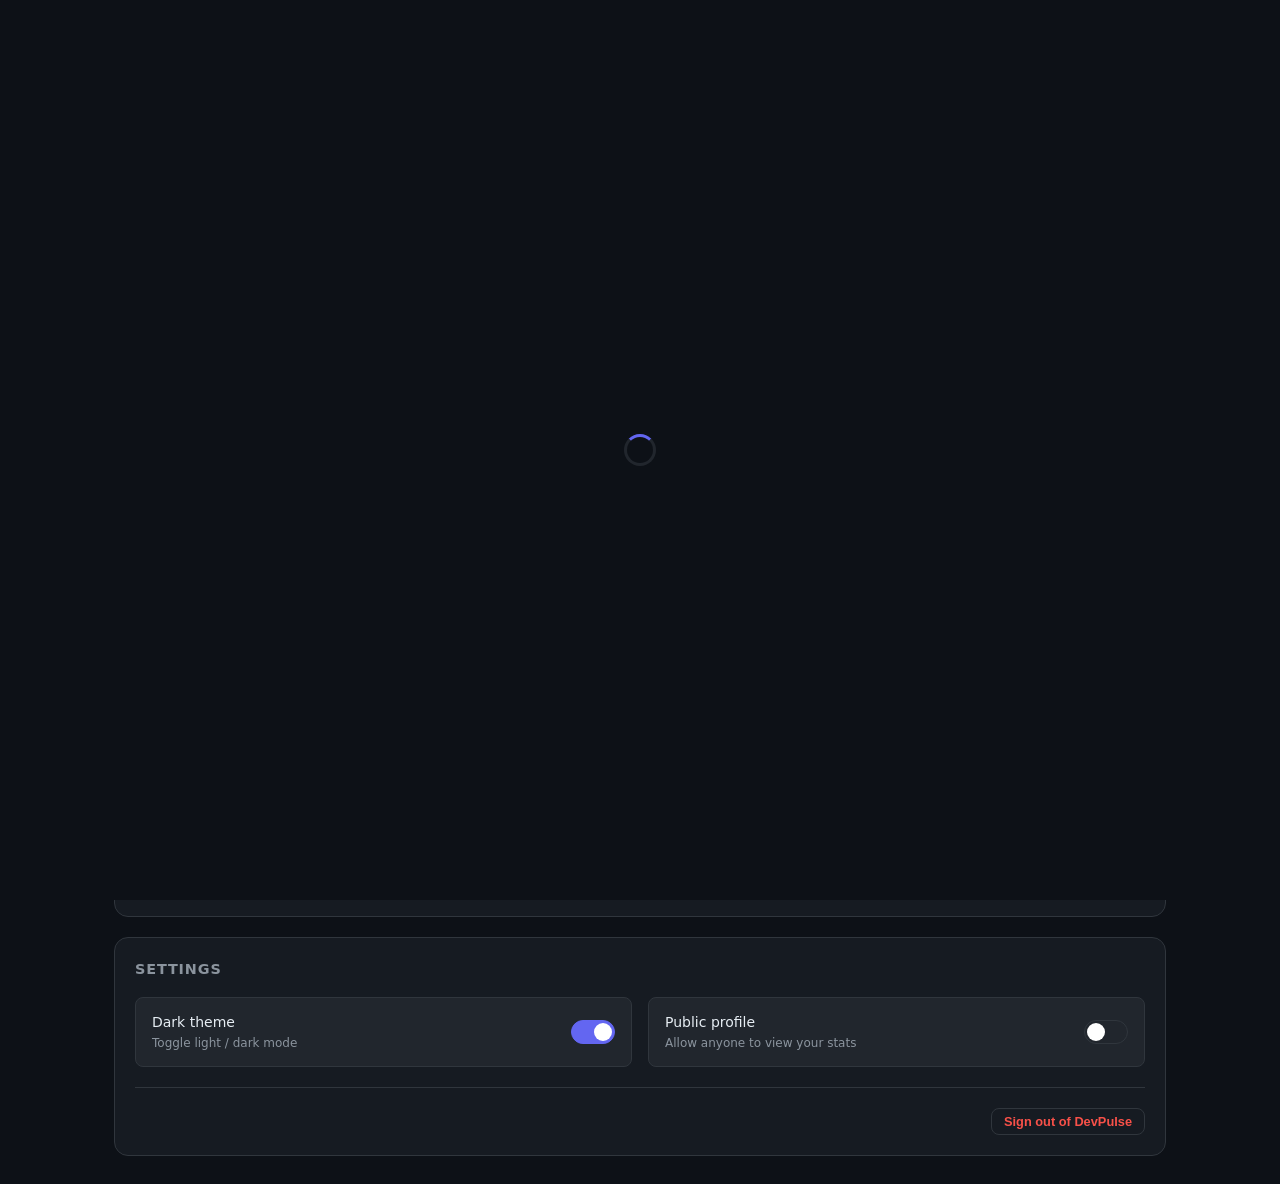
==== web/html/dashboard.html @ f0582cc5 "created dashboard.html,profile.html,index.html" ====
<!DOCTYPE html>
<html lang="en">
<head>
  <meta charset="UTF-8">
  <meta name="viewport" content="width=device-width, initial-scale=1.0">
  <title>Dashboard – DevPulse</title>
  <link rel="stylesheet" href="/web/css/main.css">
</head>
<body>
  <div id="toast-container"></div>

  <!-- Page loader -->
  <div id="page-loader">
    <div class="spinner"></div>
  </div>

  <div class="dash-layout">

    <!-- ── Header ── -->
    <header class="dash-header">
      <div class="dash-logo">
        <svg width="22" height="22" viewBox="0 0 24 24" fill="none">
          <rect width="24" height="24" rx="6" fill="#6366f1"/>
          <path d="M6 18V10M10 18V6M14 18V12M18 18V8" stroke="white" stroke-width="2.5" stroke-linecap="round"/>
        </svg>
        DevPulse
      </div>

      <div id="ws-status" style="font-size:.78rem;display:flex;align-items:center;gap:.35rem;color:var(--text-3)">
        <span class="live-dot"></span> Live
      </div>

      <div class="dash-user">
        <img id="dash-avatar" class="avatar" width="28" height="28" src="" alt="avatar" style="width:28px;height:28px">
        <a id="dash-uname-link" class="username" href="#" style="color:var(--text-2);font-size:.8rem;text-decoration:none"></a>
        <button id="logout-btn" class="btn btn-ghost btn-sm" style="color:var(--text-3)">Sign out</button>
      </div>
    </header>

    <!-- ── Main ── -->
    <main class="dash-main">

      <!-- Greeting -->
      <div class="dash-greeting">
        <h1 id="greeting-name">Loading…</h1>
        <p class="sub" id="greeting-sub"></p>
      </div>

      <!-- ── Stat cards ── -->
      <div class="stats-grid">
        <div class="stat-card accent-indigo">
          <div class="stat-label">Total commits</div>
          <div class="stat-value count-anim" id="commits-val">—</div>
          <div class="stat-sub" id="commits-sub"></div>
        </div>
        <div class="stat-card accent-green">
          <div class="stat-label">Current streak</div>
          <div class="stat-value count-anim" id="streak-val">—</div>
          <div class="stat-sub" id="streak-sub"></div>
        </div>
        <div class="stat-card accent-blue">
          <div class="stat-label">Repositories</div>
          <div class="stat-value count-anim" id="repos-val">—</div>
          <div class="stat-sub" id="repos-sub"></div>
        </div>
        <div class="stat-card accent-yellow">
          <div class="stat-label">Hours coded</div>
          <div class="stat-value count-anim" id="hours-val">—</div>
          <div class="stat-sub" id="hours-sub"></div>
        </div>
      </div>

      <!-- ── Activity + Languages ── -->
      <div class="main-cols">
        <!-- Activity -->
        <div class="card">
          <div class="card-header">
            <span class="card-title">Recent activity</span>
            <span class="pill pill-green"><span class="live-dot" style="width:6px;height:6px"></span> Live</span>
          </div>
          <div class="activity-list" id="activity-feed">
            <div style="display:flex;flex-direction:column;gap:1rem;padding:1rem 0">
              <div class="skeleton" style="height:14px;width:70%"></div>
              <div class="skeleton" style="height:14px;width:90%"></div>
              <div class="skeleton" style="height:14px;width:60%"></div>
            </div>
          </div>
        </div>

        <!-- Languages -->
        <div class="card">
          <div class="card-header">
            <span class="card-title">Languages</span>
          </div>
          <div id="lang-bars">
            <div style="display:flex;flex-direction:column;gap:1rem">
              <div class="skeleton" style="height:14px"></div>
              <div class="skeleton" style="height:14px;width:80%"></div>
              <div class="skeleton" style="height:14px;width:60%"></div>
            </div>
          </div>
        </div>
      </div>

      <!-- ── Share / Embed ── -->
      <div class="card section-share" style="margin-bottom:1.25rem">
        <div class="card-header">
          <span class="card-title">Share &amp; embed</span>
        </div>
        <div class="share-grid">
          <div class="share-row">
            <label>Profile URL</label>
            <div class="copy-row">
              <input class="copy-input" id="share-profile" readonly>
              <button class="btn btn-outline btn-sm" data-copy="share-profile">Copy</button>
            </div>
          </div>
          <div class="share-row">
            <label>README badge (Markdown)</label>
            <div class="copy-row">
              <input class="copy-input" id="share-readme" readonly>
              <button class="btn btn-outline btn-sm" data-copy="share-readme">Copy</button>
            </div>
          </div>
          <div class="share-row">
            <label>Badge image URL</label>
            <div class="copy-row">
              <input class="copy-input" id="share-badge" readonly>
              <button class="btn btn-outline btn-sm" data-copy="share-badge">Copy</button>
            </div>
          </div>
          <div class="share-row">
            <label>Embed iframe URL</label>
            <div class="copy-row">
              <input class="copy-input" id="share-embed" readonly>
              <button class="btn btn-outline btn-sm" data-copy="share-embed">Copy</button>
            </div>
          </div>
          <div class="share-row">
            <label>GitHub webhook URL <span class="pill" style="margin-left:.3rem;font-size:.7rem">HMAC verified</span></label>
            <div class="copy-row">
              <input class="copy-input" id="share-webhook" readonly>
              <button class="btn btn-outline btn-sm" data-copy="share-webhook">Copy</button>
            </div>
          </div>
        </div>
      </div>

      <!-- ── Settings ── -->
      <div class="card">
        <div class="card-header">
          <span class="card-title">Settings</span>
        </div>
        <div class="settings-grid">
          <div class="setting-item">
            <div>
              <div class="setting-name">Dark theme</div>
              <div class="setting-desc">Toggle light / dark mode</div>
            </div>
            <div class="toggle on" id="theme-toggle" role="switch" aria-label="Toggle theme" tabindex="0"></div>
          </div>
          <div class="setting-item">
            <div>
              <div class="setting-name">Public profile</div>
              <div class="setting-desc">Allow anyone to view your stats</div>
            </div>
            <div class="toggle" id="public-toggle" role="switch" aria-label="Toggle public" tabindex="0"></div>
          </div>
        </div>

        <div style="margin-top:1.25rem;padding-top:1.25rem;border-top:1px solid var(--border);display:flex;justify-content:flex-end">
          <button id="logout-btn-2" class="btn btn-danger btn-sm">Sign out of DevPulse</button>
        </div>
      </div>

    </main>
  </div>

  <script src="/web/js/api.js"></script>
  <script src="/web/js/dashboard.js"></script>
  <script>
    // Wire second logout button
    document.getElementById('logout-btn-2')?.addEventListener('click', async () => {
      try { await apiFetch('/auth/logout', { method: 'POST' }); } catch {}
      location.href = '/';
    });
    // Keyboard toggle support
    document.querySelectorAll('.toggle').forEach(t => {
      t.addEventListener('keydown', e => { if (e.key === 'Enter' || e.key === ' ') { e.preventDefault(); t.click(); }});
    });
  </script>
</body>
</html>
---- web/css/main.css ----
/* ============================================================
   DevPulse – main.css
   ============================================================ */

*, *::before, *::after { box-sizing: border-box; margin: 0; padding: 0; }

:root {
  --bg:       #0d1117;
  --bg-1:     #161b22;
  --bg-2:     #21262d;
  --border:   #30363d;
  --accent:   #6366f1;
  --accent-2: #3b82f6;
  --accent-glow: rgba(99,102,241,.25);
  --green:    #3fb950;
  --red:      #f85149;
  --yellow:   #e3b341;
  --text:     #e6edf3;
  --text-2:   #8b949e;
  --text-3:   #484f58;
  --r:        8px;
  --r-lg:     14px;
  --shadow:   0 4px 24px rgba(0,0,0,.5);
}

body {
  background: var(--bg);
  color: var(--text);
  font-family: -apple-system, BlinkMacSystemFont, 'Segoe UI', system-ui, sans-serif;
  line-height: 1.6;
  min-height: 100vh;
}

a { color: var(--accent); text-decoration: none; }
a:hover { text-decoration: underline; }

code, .mono {
  font-family: 'SFMono-Regular', Consolas, 'Liberation Mono', Menlo, monospace;
  font-size: .85em;
}

/* ── Scrollbar ── */
::-webkit-scrollbar { width: 6px; height: 6px; }
::-webkit-scrollbar-track { background: var(--bg-1); }
::-webkit-scrollbar-thumb { background: var(--bg-2); border-radius: 3px; }

/* ============================================================
   UTILITIES
   ============================================================ */
.hidden  { display: none !important; }
.sr-only { position: absolute; width: 1px; height: 1px; overflow: hidden; clip: rect(0,0,0,0); }
.truncate { white-space: nowrap; overflow: hidden; text-overflow: ellipsis; }
.flex    { display: flex; }
.flex-col { flex-direction: column; }
.items-center { align-items: center; }
.gap-2   { gap: .5rem; }
.gap-4   { gap: 1rem; }
.text-2  { color: var(--text-2); }
.text-sm { font-size: .85rem; }
.text-xs { font-size: .75rem; }
.fw-600  { font-weight: 600; }
.mt-2    { margin-top: .5rem; }
.mt-4    { margin-top: 1rem; }

/* ============================================================
   BUTTONS
   ============================================================ */
.btn {
  display: inline-flex; align-items: center; gap: .5rem;
  padding: .5rem 1rem; border-radius: var(--r);
  font-size: .875rem; font-weight: 600; cursor: pointer;
  border: 1px solid transparent; transition: all .15s ease;
  white-space: nowrap; text-decoration: none;
}
.btn-primary {
  background: var(--accent);
  color: #fff;
  border-color: var(--accent);
}
.btn-primary:hover { background: #5355d4; text-decoration: none; }
.btn-outline {
  background: transparent;
  color: var(--text);
  border-color: var(--border);
}
.btn-outline:hover { background: var(--bg-2); text-decoration: none; }
.btn-ghost {
  background: transparent;
  color: var(--text-2);
  border-color: transparent;
}
.btn-ghost:hover { color: var(--text); background: var(--bg-2); text-decoration: none; }
.btn-danger {
  background: transparent;
  color: var(--red);
  border-color: var(--border);
}
.btn-danger:hover { background: rgba(248,81,73,.1); text-decoration: none; }
.btn-sm { padding: .3rem .75rem; font-size: .8rem; }
.btn-lg { padding: .75rem 1.75rem; font-size: 1rem; }
.btn-icon { padding: .4rem; border-radius: var(--r); }

/* ============================================================
   CARDS
   ============================================================ */
.card {
  background: var(--bg-1);
  border: 1px solid var(--border);
  border-radius: var(--r-lg);
  padding: 1.25rem;
}

/* ============================================================
   BADGE / PILL
   ============================================================ */
.pill {
  display: inline-flex; align-items: center; gap: .35rem;
  padding: .2rem .6rem; border-radius: 99px;
  font-size: .75rem; font-weight: 600;
  background: var(--bg-2); color: var(--text-2); border: 1px solid var(--border);
}
.pill-green { background: rgba(63,185,80,.15); color: var(--green); border-color: rgba(63,185,80,.3); }
.pill-blue  { background: rgba(59,130,246,.15); color: var(--accent-2); border-color: rgba(59,130,246,.3); }
.pill-red   { background: rgba(248,81,73,.15);  color: var(--red);      border-color: rgba(248,81,73,.3); }

/* ============================================================
   LIVE INDICATOR
   ============================================================ */
.live-dot {
  width: 8px; height: 8px; border-radius: 50%;
  background: var(--green); display: inline-block;
  box-shadow: 0 0 0 0 rgba(63,185,80,.7);
  animation: pulse-dot 2s infinite;
}
@keyframes pulse-dot {
  0%   { box-shadow: 0 0 0 0 rgba(63,185,80,.7); }
  70%  { box-shadow: 0 0 0 6px rgba(63,185,80,0); }
  100% { box-shadow: 0 0 0 0 rgba(63,185,80,0); }
}

/* ============================================================
   TOAST
   ============================================================ */
#toast-container {
  position: fixed; bottom: 1.5rem; right: 1.5rem;
  display: flex; flex-direction: column; gap: .5rem;
  z-index: 9999; pointer-events: none;
}
.toast {
  background: var(--bg-2); border: 1px solid var(--border);
  border-radius: var(--r); padding: .75rem 1.25rem;
  font-size: .875rem; color: var(--text);
  box-shadow: var(--shadow);
  animation: slide-in .2s ease; pointer-events: auto;
  max-width: 320px;
}
.toast-success { border-left: 3px solid var(--green); }
.toast-error   { border-left: 3px solid var(--red); }
.toast-info    { border-left: 3px solid var(--accent); }
@keyframes slide-in {
  from { transform: translateX(120%); opacity: 0; }
  to   { transform: translateX(0);   opacity: 1; }
}
@keyframes slide-out {
  from { transform: translateX(0);   opacity: 1; }
  to   { transform: translateX(120%); opacity: 0; }
}

/* ============================================================
   COPY INPUT
   ============================================================ */
.copy-row {
  display: flex; align-items: center; gap: .5rem;
}
.copy-input {
  flex: 1; background: var(--bg-2); border: 1px solid var(--border);
  border-radius: var(--r); padding: .4rem .75rem;
  font-family: monospace; font-size: .8rem; color: var(--text-2);
  outline: none; cursor: text; min-width: 0;
}

/* ============================================================
   STAT CARD
   ============================================================ */
.stat-card {
  background: var(--bg-1);
  border: 1px solid var(--border);
  border-radius: var(--r-lg);
  padding: 1.25rem 1.5rem;
  display: flex; flex-direction: column; gap: .25rem;
}
.stat-card .stat-label {
  font-size: .78rem; font-weight: 600;
  text-transform: uppercase; letter-spacing: .06em;
  color: var(--text-3);
}
.stat-card .stat-value {
  font-size: 2rem; font-weight: 700;
  color: var(--text); line-height: 1.2;
  font-variant-numeric: tabular-nums;
}
.stat-card .stat-sub {
  font-size: .8rem; color: var(--text-2);
}
.stat-card .stat-icon {
  font-size: 1.2rem; margin-bottom: .25rem;
}
.stat-card.accent-green { border-top: 2px solid var(--green); }
.stat-card.accent-blue  { border-top: 2px solid var(--accent-2); }
.stat-card.accent-indigo{ border-top: 2px solid var(--accent); }
.stat-card.accent-yellow{ border-top: 2px solid var(--yellow); }

/* ============================================================
   ACTIVITY FEED
   ============================================================ */
.activity-list { display: flex; flex-direction: column; gap: 0; }
.activity-item {
  display: flex; align-items: flex-start; gap: .75rem;
  padding: .85rem 0; border-bottom: 1px solid var(--border);
  animation: fade-in .3s ease;
}
.activity-item:last-child { border-bottom: none; }
.activity-item.new-commit {
  animation: highlight-flash .6s ease;
}
@keyframes fade-in {
  from { opacity: 0; transform: translateY(-8px); }
  to   { opacity: 1; transform: translateY(0); }
}
@keyframes highlight-flash {
  0%, 100% { background: transparent; }
  30%       { background: rgba(99,102,241,.12); border-radius: var(--r); padding-left: .75rem; }
}
.activity-dot {
  width: 8px; height: 8px; border-radius: 50%;
  background: var(--accent); margin-top: .45rem; flex-shrink: 0;
}
.activity-body { flex: 1; min-width: 0; }
.activity-repo {
  font-size: .8rem; color: var(--text-2); font-family: monospace;
}
.activity-repo a { color: var(--accent-2); }
.activity-repo a:hover { text-decoration: underline; }
.activity-msg {
  font-size: .875rem; color: var(--text);
  overflow: hidden; text-overflow: ellipsis; white-space: nowrap;
}
.activity-meta {
  font-size: .75rem; color: var(--text-3); margin-top: .1rem;
}
.activity-time { margin-left: auto; font-size: .75rem; color: var(--text-3); flex-shrink: 0; }

/* ============================================================
   LANGUAGE BARS
   ============================================================ */
.lang-list { display: flex; flex-direction: column; gap: .85rem; }
.lang-item {}
.lang-header {
  display: flex; justify-content: space-between; align-items: center;
  margin-bottom: .35rem;
}
.lang-name { font-size: .875rem; font-weight: 500; display: flex; align-items: center; gap: .4rem; }
.lang-dot  { width: 10px; height: 10px; border-radius: 50%; flex-shrink: 0; }
.lang-pct  { font-size: .8rem; color: var(--text-2); font-variant-numeric: tabular-nums; }
.lang-track {
  height: 6px; background: var(--bg-2); border-radius: 99px; overflow: hidden;
}
.lang-fill {
  height: 100%; border-radius: 99px;
  transition: width .8s cubic-bezier(.4,0,.2,1);
}

/* ============================================================
   TOGGLE SWITCH
   ============================================================ */
.toggle-wrap { display: flex; align-items: center; gap: .75rem; }
.toggle-label { font-size: .875rem; color: var(--text-2); }
.toggle {
  position: relative; width: 44px; height: 24px;
  background: var(--bg-2); border: 1px solid var(--border);
  border-radius: 99px; cursor: pointer; transition: background .15s;
  flex-shrink: 0;
}
.toggle.on { background: var(--accent); border-color: var(--accent); }
.toggle::after {
  content: ''; position: absolute;
  top: 2px; left: 2px;
  width: 18px; height: 18px; border-radius: 50%;
  background: #fff; transition: transform .15s;
}
.toggle.on::after { transform: translateX(20px); }

/* ============================================================
   AVATAR
   ============================================================ */
.avatar {
  border-radius: 50%; object-fit: cover;
  border: 2px solid var(--border);
}

/* ============================================================
   SKELETON LOADER
   ============================================================ */
.skeleton {
  background: linear-gradient(90deg, var(--bg-1) 25%, var(--bg-2) 50%, var(--bg-1) 75%);
  background-size: 200% 100%;
  animation: skeleton-shimmer 1.5s infinite;
  border-radius: var(--r);
}
@keyframes skeleton-shimmer {
  0%   { background-position: 200% 0; }
  100% { background-position: -200% 0; }
}

/* ============================================================
   ERROR STATE
   ============================================================ */
.error-banner {
  background: rgba(248,81,73,.1); border: 1px solid rgba(248,81,73,.3);
  border-radius: var(--r); padding: .75rem 1rem;
  color: var(--red); font-size: .875rem;
  display: flex; align-items: center; gap: .5rem;
}


/* ============================================================
   ═══════════  INDEX PAGE  ═══════════
   ============================================================ */
.landing-nav {
  position: fixed; top: 0; left: 0; right: 0; z-index: 100;
  display: flex; align-items: center; justify-content: space-between;
  padding: 1rem 2rem;
  background: rgba(13,17,23,.85); backdrop-filter: blur(12px);
  border-bottom: 1px solid rgba(48,54,61,.6);
}
.landing-logo {
  display: flex; align-items: center; gap: .6rem;
  font-size: 1.15rem; font-weight: 700; color: var(--text);
}
.landing-logo svg { flex-shrink: 0; }

.hero {
  min-height: 100vh; display: flex; flex-direction: column;
  align-items: center; justify-content: center;
  padding: 6rem 1.5rem 4rem;
  text-align: center;
  background: radial-gradient(ellipse 80% 60% at 50% -10%, rgba(99,102,241,.18) 0%, transparent 70%);
}
.hero-badge {
  display: inline-flex; align-items: center; gap: .5rem;
  padding: .3rem .9rem; border-radius: 99px;
  background: rgba(99,102,241,.12); border: 1px solid rgba(99,102,241,.3);
  font-size: .8rem; color: var(--accent); font-weight: 600;
  margin-bottom: 1.5rem;
}
.hero h1 {
  font-size: clamp(2.2rem, 6vw, 4rem);
  font-weight: 800; line-height: 1.1;
  letter-spacing: -.03em; margin-bottom: 1.25rem;
  background: linear-gradient(135deg, #e6edf3 30%, #6366f1);
  -webkit-background-clip: text; -webkit-text-fill-color: transparent;
  background-clip: text;
}
.hero p {
  font-size: clamp(1rem, 2.5vw, 1.2rem);
  color: var(--text-2); max-width: 540px; margin: 0 auto 2.5rem;
}
.hero-actions { display: flex; gap: 1rem; justify-content: center; flex-wrap: wrap; }
.btn-github {
  display: inline-flex; align-items: center; gap: .6rem;
  padding: .7rem 1.75rem; border-radius: var(--r);
  background: var(--text); color: #0d1117;
  font-size: 1rem; font-weight: 700; cursor: pointer;
  border: none; transition: all .15s ease; text-decoration: none;
}
.btn-github:hover { background: #c9d1d9; transform: translateY(-1px); box-shadow: 0 8px 24px rgba(0,0,0,.4); }
.btn-github svg { flex-shrink: 0; }

.features {
  padding: 4rem 1.5rem;
  max-width: 1100px; margin: 0 auto;
}
.features h2 {
  text-align: center; font-size: 1.75rem; font-weight: 700;
  margin-bottom: .5rem;
}
.features .sub {
  text-align: center; color: var(--text-2); margin-bottom: 3rem;
}
.features-grid {
  display: grid;
  grid-template-columns: repeat(auto-fit, minmax(260px, 1fr));
  gap: 1.25rem;
}
.feature-card {
  background: var(--bg-1); border: 1px solid var(--border);
  border-radius: var(--r-lg); padding: 1.5rem;
  transition: border-color .15s, transform .15s;
}
.feature-card:hover { border-color: var(--accent); transform: translateY(-2px); }
.feature-icon {
  font-size: 1.75rem; margin-bottom: 1rem;
  display: flex; align-items: center; justify-content: center;
  width: 48px; height: 48px; border-radius: var(--r);
  background: rgba(99,102,241,.12);
}
.feature-card h3 { font-size: 1rem; font-weight: 600; margin-bottom: .4rem; }
.feature-card p  { font-size: .875rem; color: var(--text-2); line-height: 1.6; }

.preview-section {
  padding: 3rem 1.5rem 5rem;
  max-width: 900px; margin: 0 auto;
  text-align: center;
}
.preview-section h2 { font-size: 1.75rem; font-weight: 700; margin-bottom: .5rem; }
.preview-section .sub { color: var(--text-2); margin-bottom: 2rem; }
.stats-demo {
  display: grid; grid-template-columns: repeat(4, 1fr); gap: 1rem;
  margin-bottom: 1.5rem;
}
@media (max-width: 600px) {
  .stats-demo { grid-template-columns: repeat(2, 1fr); }
}
.demo-card {
  background: var(--bg-1); border: 1px solid var(--border);
  border-radius: var(--r-lg); padding: 1.25rem;
  text-align: left;
}
.demo-card .dc-val { font-size: 1.75rem; font-weight: 700; }
.demo-card .dc-lbl { font-size: .75rem; color: var(--text-2); text-transform: uppercase; letter-spacing: .05em; margin-top: .25rem; }

.landing-footer {
  text-align: center; padding: 2rem;
  border-top: 1px solid var(--border);
  font-size: .8rem; color: var(--text-3);
}

/* ============================================================
   ═══════════  DASHBOARD PAGE  ═══════════
   ============================================================ */
.dash-layout {
  display: flex; flex-direction: column; min-height: 100vh;
}
.dash-header {
  position: sticky; top: 0; z-index: 50;
  display: flex; align-items: center; gap: 1rem;
  padding: .75rem 1.5rem;
  background: rgba(13,17,23,.9); backdrop-filter: blur(12px);
  border-bottom: 1px solid var(--border);
}
.dash-logo {
  font-size: 1.1rem; font-weight: 700; color: var(--text);
  display: flex; align-items: center; gap: .5rem; margin-right: auto;
}
.dash-user {
  display: flex; align-items: center; gap: .6rem;
  font-size: .875rem; color: var(--text-2);
}
.dash-user .username { font-weight: 600; color: var(--text); }

.dash-main {
  flex: 1; padding: 1.75rem 1.5rem;
  max-width: 1100px; margin: 0 auto; width: 100%;
}

.dash-greeting {
  margin-bottom: 1.75rem;
}
.dash-greeting h1 {
  font-size: 1.5rem; font-weight: 700;
}
.dash-greeting .sub { color: var(--text-2); font-size: .9rem; margin-top: .2rem; }

.stats-grid {
  display: grid;
  grid-template-columns: repeat(4, 1fr);
  gap: 1rem; margin-bottom: 1.75rem;
}
@media (max-width: 900px) { .stats-grid { grid-template-columns: repeat(2, 1fr); } }
@media (max-width: 500px) { .stats-grid { grid-template-columns: 1fr; } }

.main-cols {
  display: grid; grid-template-columns: 1fr 340px;
  gap: 1.25rem; margin-bottom: 1.75rem;
}
@media (max-width: 800px) { .main-cols { grid-template-columns: 1fr; } }

.card-header {
  display: flex; align-items: center; justify-content: space-between;
  margin-bottom: 1rem;
}
.card-title {
  font-size: .9rem; font-weight: 700;
  text-transform: uppercase; letter-spacing: .06em;
  color: var(--text-2);
}

.section-share { margin-bottom: 1.25rem; }
.share-grid {
  display: flex; flex-direction: column; gap: .75rem;
}
.share-row { display: flex; flex-direction: column; gap: .35rem; }
.share-row label { font-size: .78rem; font-weight: 600; color: var(--text-3); text-transform: uppercase; letter-spacing: .05em; }

.settings-grid {
  display: grid; grid-template-columns: 1fr 1fr; gap: 1rem;
}
@media (max-width: 600px) { .settings-grid { grid-template-columns: 1fr; } }

.setting-item {
  display: flex; align-items: center; justify-content: space-between;
  padding: .85rem 1rem;
  background: var(--bg-2); border: 1px solid var(--border);
  border-radius: var(--r);
}
.setting-name { font-size: .875rem; font-weight: 500; }
.setting-desc { font-size: .75rem; color: var(--text-2); }

/* ============================================================
   ═══════════  PROFILE PAGE  ═══════════
   ============================================================ */
.profile-layout {
  max-width: 860px; margin: 0 auto; padding: 2rem 1.5rem;
}
.profile-back {
  display: inline-flex; align-items: center; gap: .4rem;
  font-size: .85rem; color: var(--text-2); margin-bottom: 1.5rem;
  transition: color .15s;
}
.profile-back:hover { color: var(--text); text-decoration: none; }

.profile-header {
  display: flex; align-items: flex-start; gap: 1.5rem;
  background: var(--bg-1); border: 1px solid var(--border);
  border-radius: var(--r-lg); padding: 1.75rem;
  margin-bottom: 1.25rem;
  background: linear-gradient(135deg, var(--bg-1) 0%, rgba(30,27,75,.4) 100%);
}
@media (max-width: 560px) {
  .profile-header { flex-direction: column; align-items: center; text-align: center; }
}
.profile-avatar-wrap { position: relative; flex-shrink: 0; }
.profile-avatar-wrap .avatar { width: 88px; height: 88px; }
.profile-online {
  position: absolute; bottom: 4px; right: 4px;
  width: 16px; height: 16px; border-radius: 50%;
  background: var(--green);
  border: 2px solid var(--bg-1);
  box-shadow: 0 0 0 0 rgba(63,185,80,.7);
  animation: pulse-dot 2s infinite;
}
.profile-info { flex: 1; min-width: 0; }
.profile-name {
  font-size: 1.5rem; font-weight: 700; line-height: 1.2;
  margin-bottom: .15rem;
}
.profile-username { font-size: .9rem; color: var(--text-2); margin-bottom: .6rem; }
.profile-bio { font-size: .9rem; color: var(--text-2); margin-bottom: .75rem; max-width: 480px; }
.profile-meta {
  display: flex; flex-wrap: wrap; gap: .5rem;
}

.profile-stats-grid {
  display: grid; grid-template-columns: repeat(4, 1fr);
  gap: 1rem; margin-bottom: 1.25rem;
}
@media (max-width: 700px) { .profile-stats-grid { grid-template-columns: repeat(2, 1fr); } }
@media (max-width: 400px) { .profile-stats-grid { grid-template-columns: 1fr; } }

.profile-cols {
  display: grid; grid-template-columns: 1fr 300px;
  gap: 1.25rem;
}
@media (max-width: 760px) { .profile-cols { grid-template-columns: 1fr; } }

.viewers-badge {
  display: inline-flex; align-items: center; gap: .4rem;
  font-size: .8rem; color: var(--text-2);
  padding: .25rem .6rem;
  background: var(--bg-2); border: 1px solid var(--border);
  border-radius: 99px;
}

/* ============================================================
   ═══════════  EMBED PAGE  ═══════════
   ============================================================ */
html.embed-page, body.embed-page {
  background: transparent; overflow: hidden;
}
.embed-card {
  background: linear-gradient(135deg, #1e1b4b 0%, #1e3a8a 100%);
  border-radius: 14px; padding: 1.25rem 1.5rem;
  display: flex; gap: 1rem; align-items: center;
  width: 420px; position: relative; overflow: hidden;
  font-family: -apple-system, BlinkMacSystemFont, 'Segoe UI', system-ui, sans-serif;
}
.embed-card::after {
  content: ''; position: absolute; bottom: 0; left: 0; right: 0;
  height: 3px;
  background: linear-gradient(90deg, #6366f1, #3b82f6);
}
.embed-avatar { width: 60px; height: 60px; border-radius: 50%; border: 2px solid rgba(99,102,241,.5); flex-shrink: 0; }
.embed-info { flex: 1; min-width: 0; }
.embed-name { font-size: 1rem; font-weight: 700; color: #fff; }
.embed-bio   { font-size: .75rem; color: rgba(255,255,255,.6); margin-bottom: .5rem; white-space: nowrap; overflow: hidden; text-overflow: ellipsis; }
.embed-stats { display: flex; gap: .75rem; flex-wrap: wrap; }
.embed-stat  { font-size: .8rem; color: rgba(255,255,255,.9); }
.embed-stat span { font-weight: 700; }
.embed-live  {
  position: absolute; top: .75rem; right: .75rem;
  display: flex; align-items: center; gap: .3rem;
  font-size: .7rem; color: rgba(255,255,255,.5);
}

/* ============================================================
   ═══════════  404 PAGE  ═══════════
   ============================================================ */
.page-404 {
  display: flex; flex-direction: column;
  align-items: center; justify-content: center;
  min-height: 100vh; text-align: center; padding: 2rem;
}
.page-404 .code-404 {
  font-size: 6rem; font-weight: 800; line-height: 1;
  background: linear-gradient(135deg, var(--accent), var(--accent-2));
  -webkit-background-clip: text; -webkit-text-fill-color: transparent;
  background-clip: text; margin-bottom: .5rem;
}
.page-404 h2 { font-size: 1.5rem; margin-bottom: .75rem; }
.page-404 p  { color: var(--text-2); margin-bottom: 2rem; max-width: 400px; }

/* ============================================================
   COUNTER ANIMATION
   ============================================================ */
.count-anim { transition: transform .2s ease; }
.count-anim.bump {
  animation: bump .3s ease;
}
@keyframes bump {
  0%  { transform: scale(1); }
  50% { transform: scale(1.08); color: var(--green); }
  100%{ transform: scale(1); }
}

/* ============================================================
   LOADING OVERLAY
   ============================================================ */
#page-loader {
  position: fixed; inset: 0; z-index: 999;
  background: var(--bg);
  display: flex; align-items: center; justify-content: center;
  transition: opacity .3s ease;
}
.spinner {
  width: 32px; height: 32px; border-radius: 50%;
  border: 3px solid var(--bg-2);
  border-top-color: var(--accent);
  animation: spin .7s linear infinite;
}
@keyframes spin { to { transform: rotate(360deg); } }
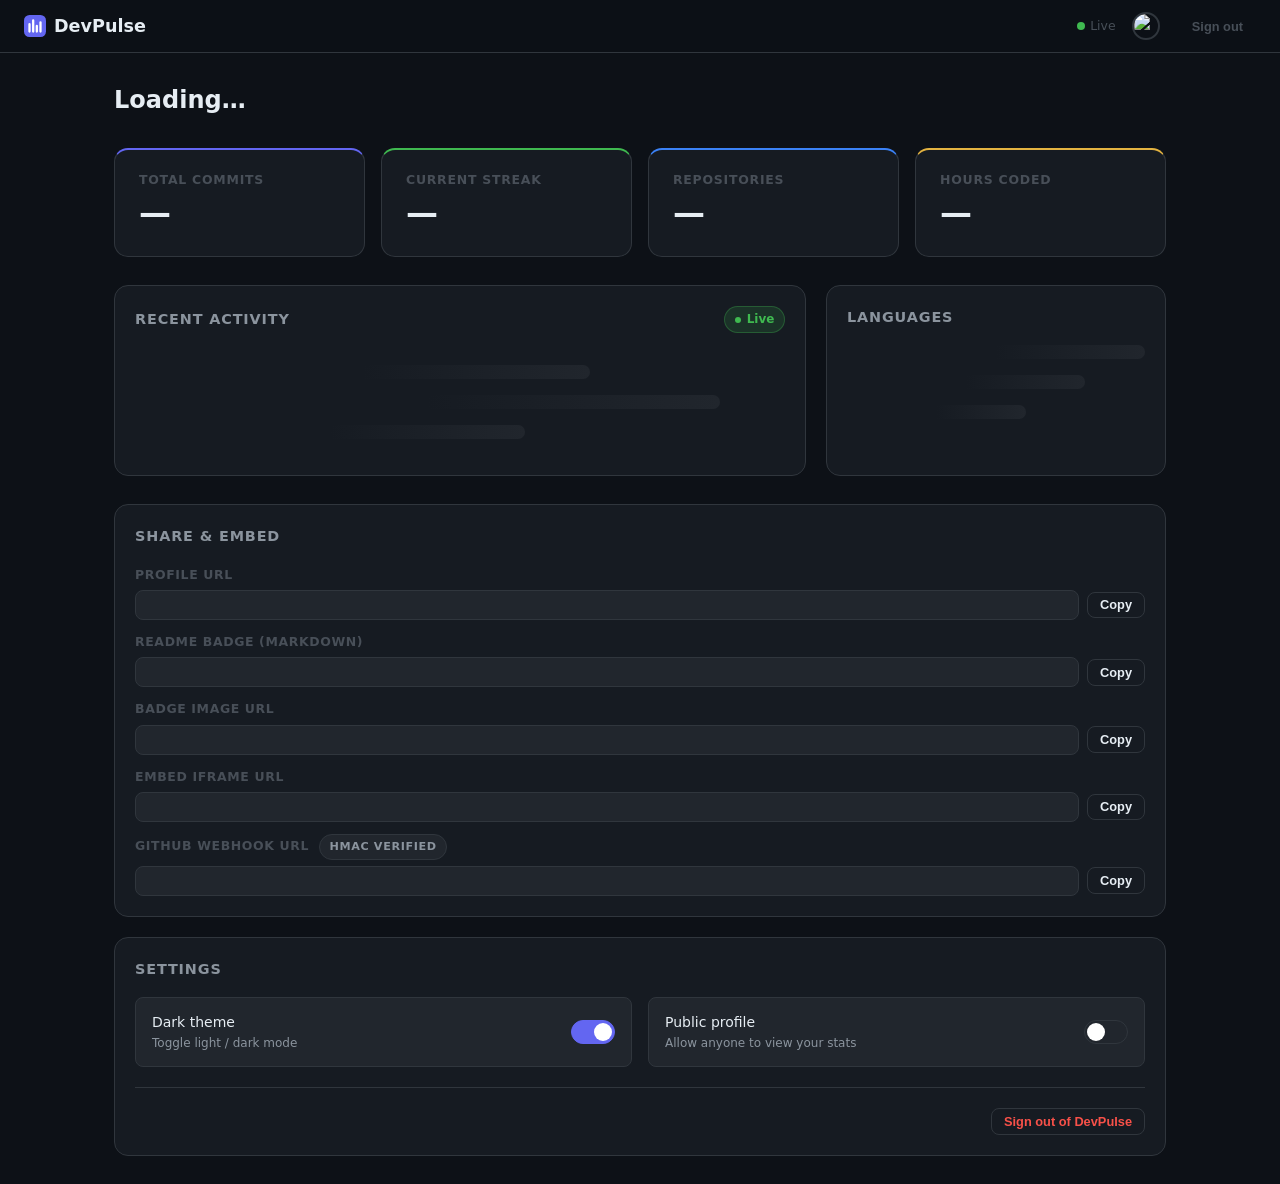
==== commit eb6961a0: "added entire frontend moving on deployment" ====
--- a/web/html/dashboard.html
+++ b/web/html/dashboard.html
@@ -9,14 +9,18 @@
 <body>
   <div id="toast-container"></div>
 
-  <!-- Page loader -->
-  <div id="page-loader">
-    <div class="spinner"></div>
-  </div>
-
-  <div class="dash-layout">
+ 
+   <!-- Page loader -->
+<div id="page-loader" style="display: none;">
+  <div class="spinner"></div>
+</div>
+<script>
+  // Hide loader as soon as DOM is ready, before other scripts
+  document.getElementById('page-loader').style.display = 'none';
+</script>
 
     <!-- ── Header ── -->
+     <div class="dash-layout">
     <header class="dash-header">
       <div class="dash-logo">
         <svg width="22" height="22" viewBox="0 0 24 24" fill="none">
@@ -176,18 +180,19 @@
     </main>
   </div>
 
-  <script src="/web/js/api.js"></script>
-  <script src="/web/js/dashboard.js"></script>
-  <script>
-    // Wire second logout button
-    document.getElementById('logout-btn-2')?.addEventListener('click', async () => {
-      try { await apiFetch('/auth/logout', { method: 'POST' }); } catch {}
-      location.href = '/';
+   <script src="/web/js/api.js"></script>
+<script src="/web/js/dashboard.js"></script>
+<script>
+  document.getElementById('logout-btn-2')?.addEventListener('click', async () => {
+    try { await apiFetch('/auth/logout', { method: 'POST' }); } catch {}
+    location.href = '/';
+  });
+  document.querySelectorAll('.toggle').forEach(t => {
+    t.addEventListener('keydown', e => {
+      if (e.key === 'Enter' || e.key === ' ') { e.preventDefault(); t.click(); }
     });
-    // Keyboard toggle support
-    document.querySelectorAll('.toggle').forEach(t => {
-      t.addEventListener('keydown', e => { if (e.key === 'Enter' || e.key === ' ') { e.preventDefault(); t.click(); }});
-    });
-  </script>
+  });
+
+</script>
 </body>
 </html>
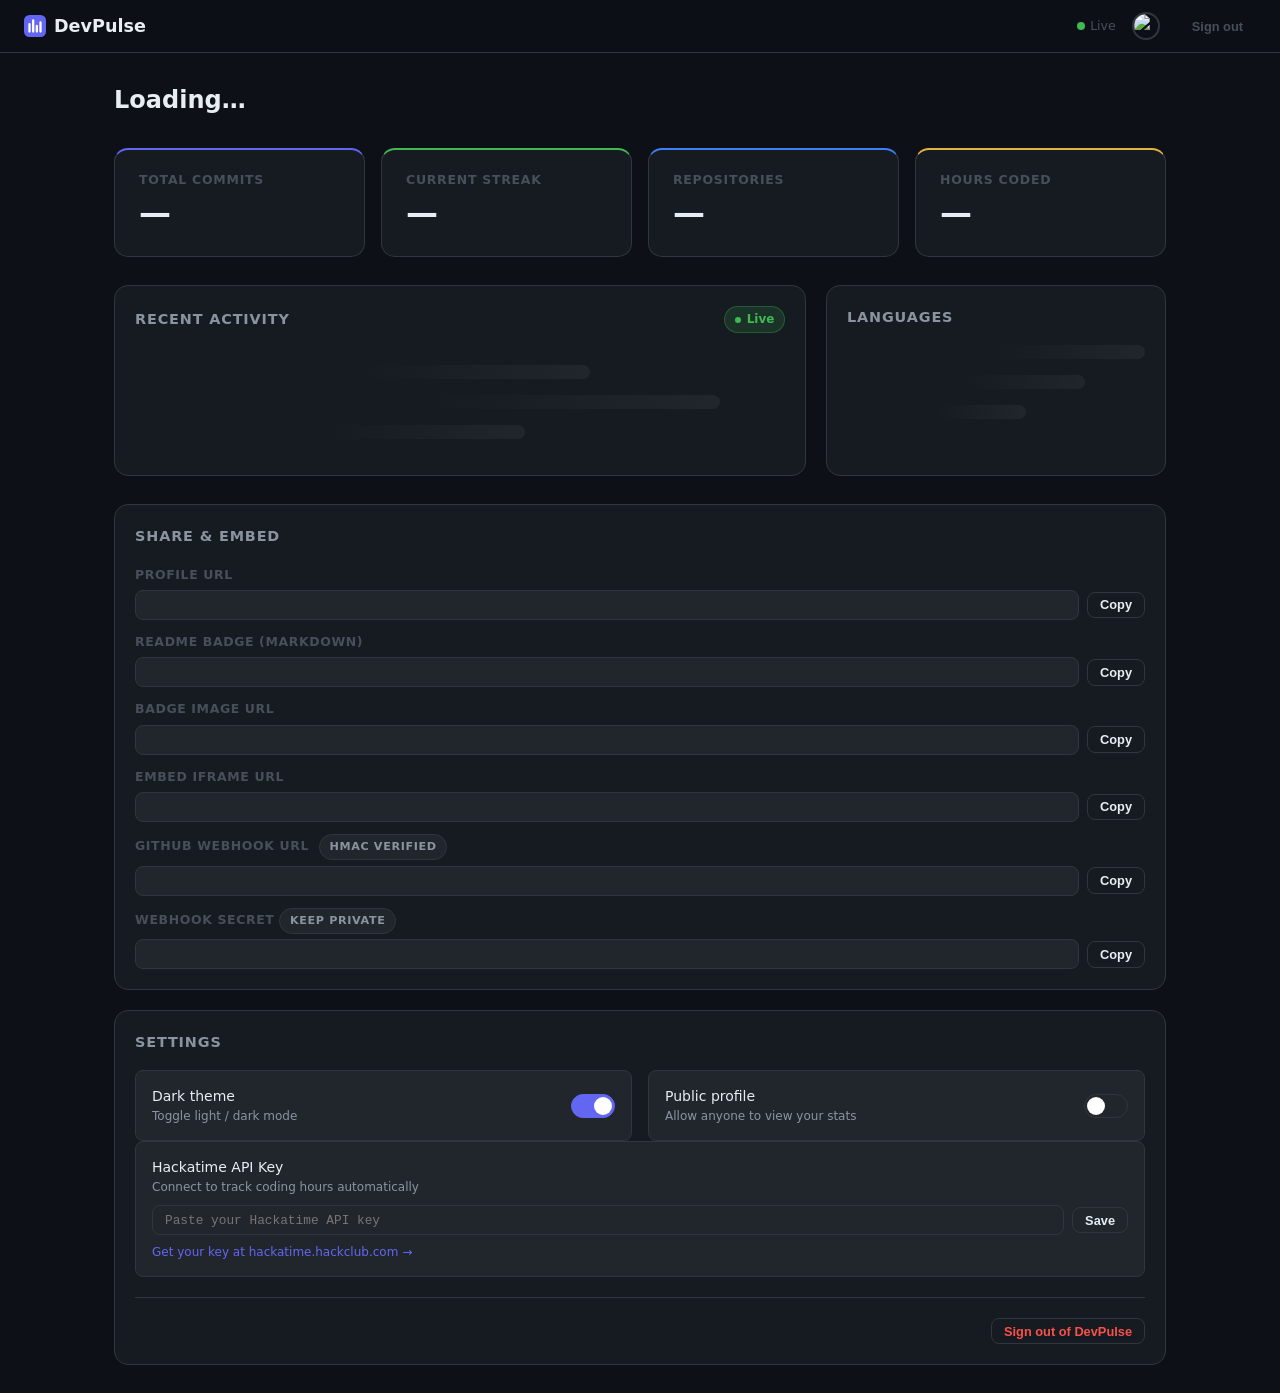
==== commit c6398519: "added hackatime api" ====
--- a/web/html/dashboard.html
+++ b/web/html/dashboard.html
@@ -147,6 +147,13 @@
               <button class="btn btn-outline btn-sm" data-copy="share-webhook">Copy</button>
             </div>
           </div>
+          <div class="share-row">
+    <label>Webhook Secret <span class="pill" style="font-size:.7rem">keep private</span></label>
+    <div class="copy-row">
+        <input class="copy-input" id="share-webhook-secret" readonly type="password">
+        <button class="btn btn-outline btn-sm" data-copy="share-webhook-secret">Copy</button>
+    </div>
+</div>
         </div>
       </div>
 
@@ -171,6 +178,21 @@
             <div class="toggle" id="public-toggle" role="switch" aria-label="Toggle public" tabindex="0"></div>
           </div>
         </div>
+        <div class="setting-item" style="flex-direction:column;align-items:flex-start;gap:.5rem">
+    <div>
+        <div class="setting-name">Hackatime API Key</div>
+        <div class="setting-desc">Connect to track coding hours automatically</div>
+    </div>
+    <div class="copy-row" style="width:100%">
+        <input class="copy-input" id="hackatime-key" 
+               type="password" placeholder="Paste your Hackatime API key">
+        <button class="btn btn-outline btn-sm" id="hackatime-save">Save</button>
+    </div>
+    <a href="https://hackatime.hackclub.com" target="_blank" 
+       style="font-size:.75rem;color:var(--accent)">
+       Get your key at hackatime.hackclub.com →
+    </a>
+</div>
 
         <div style="margin-top:1.25rem;padding-top:1.25rem;border-top:1px solid var(--border);display:flex;justify-content:flex-end">
           <button id="logout-btn-2" class="btn btn-danger btn-sm">Sign out of DevPulse</button>
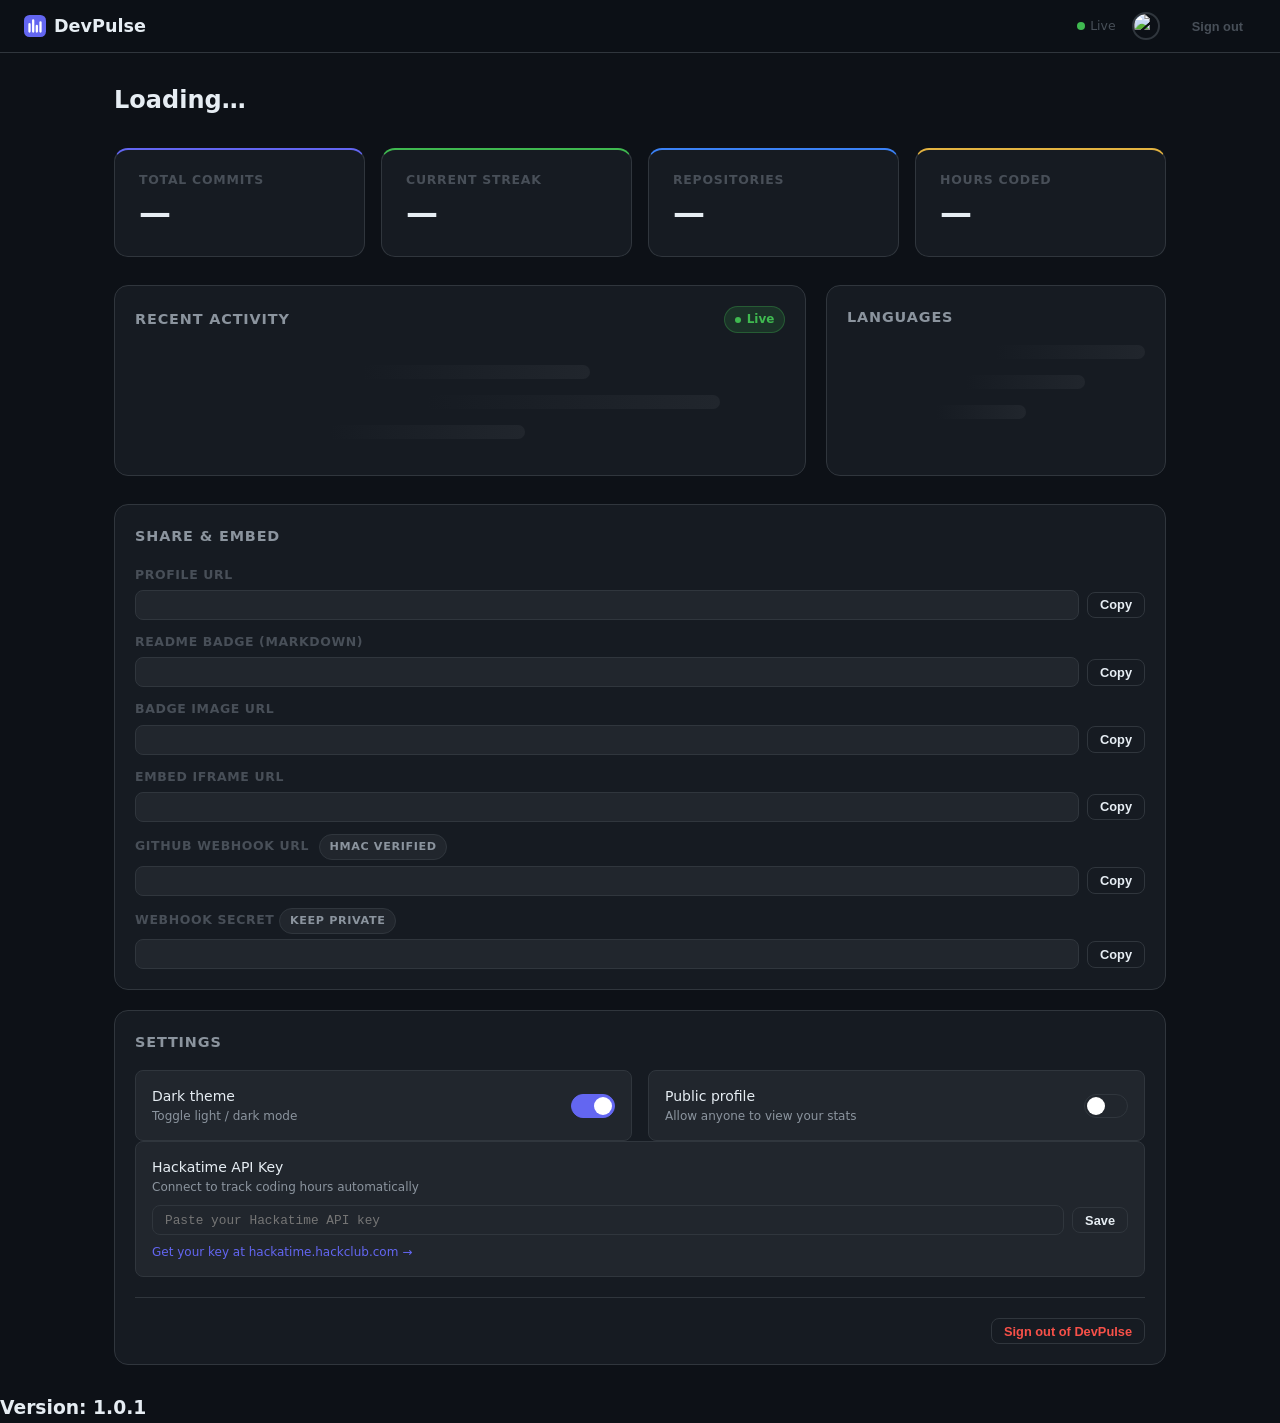
==== commit f746de66: "fixed api/me 404 error" ====
--- a/web/html/dashboard.html
+++ b/web/html/dashboard.html
@@ -202,6 +202,8 @@
     </main>
   </div>
 
+  <h3>Version: 1.0.1</h3>
+
    <script src="/web/js/api.js"></script>
 <script src="/web/js/dashboard.js"></script>
 <script>
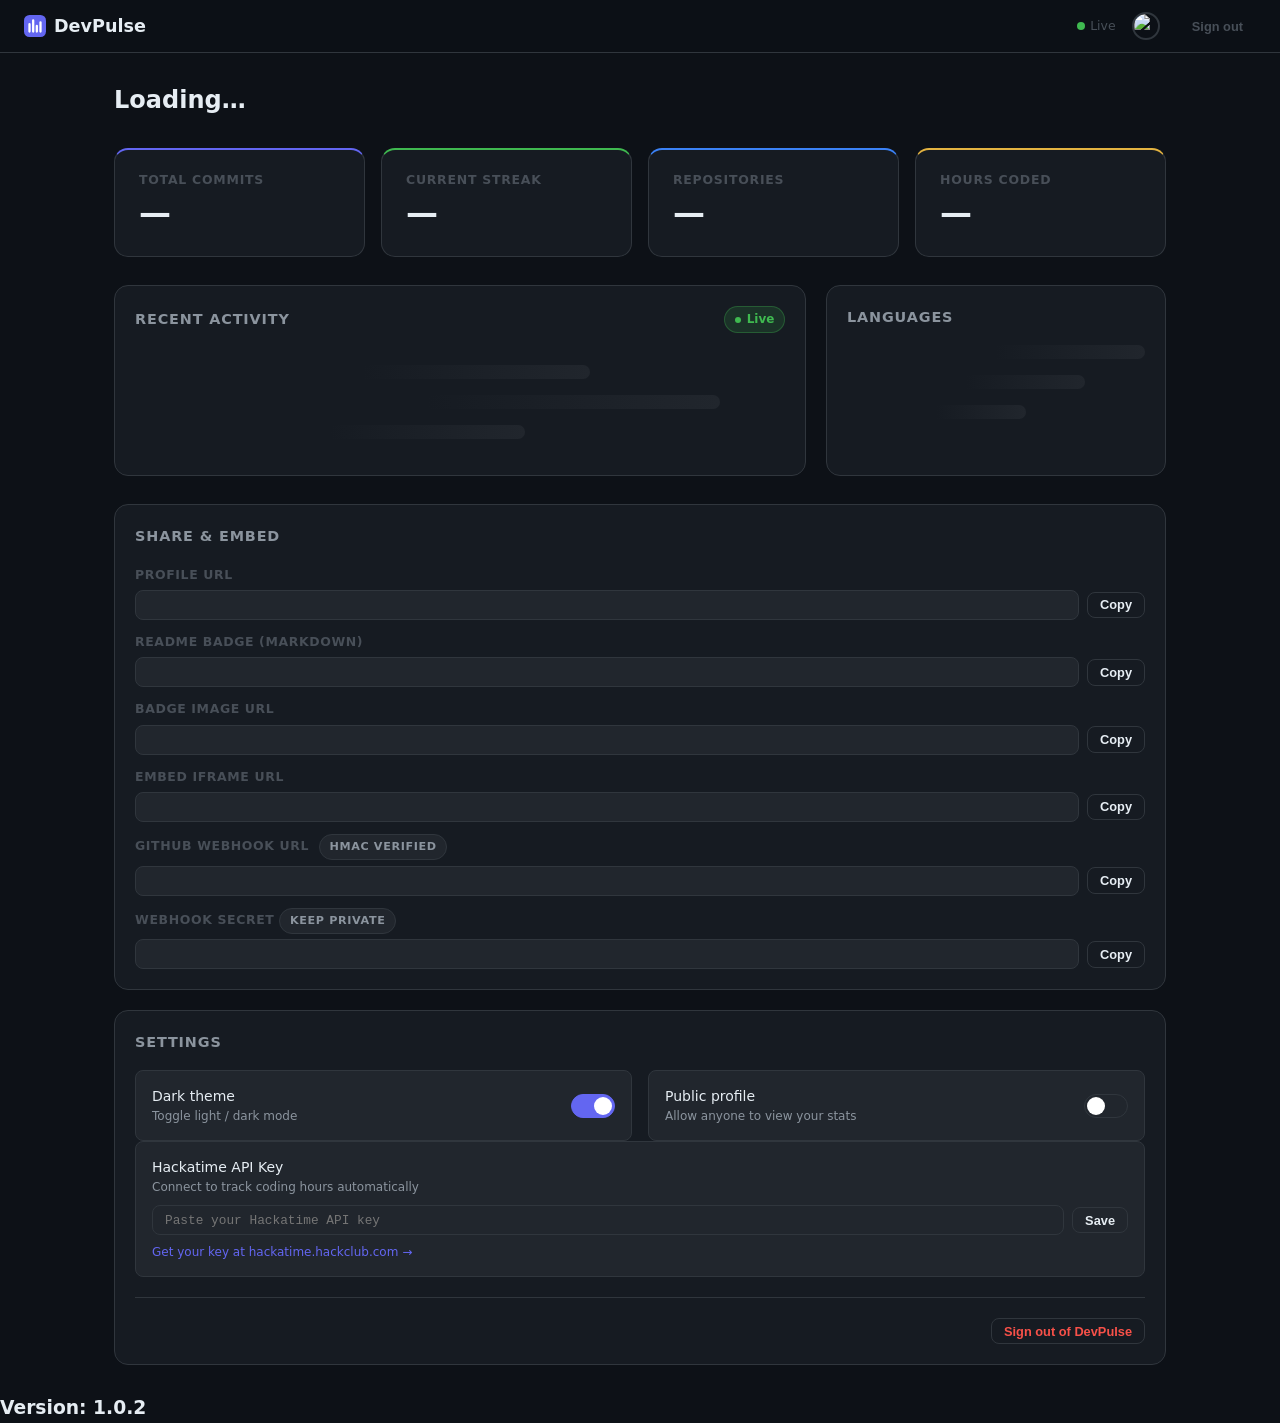
==== commit 1e172d5a: "added temporary admin refresh stats for testing" ====
--- a/web/html/dashboard.html
+++ b/web/html/dashboard.html
@@ -202,7 +202,7 @@
     </main>
   </div>
 
-  <h3>Version: 1.0.1</h3>
+  <h3>Version: 1.0.2</h3>
 
    <script src="/web/js/api.js"></script>
 <script src="/web/js/dashboard.js"></script>
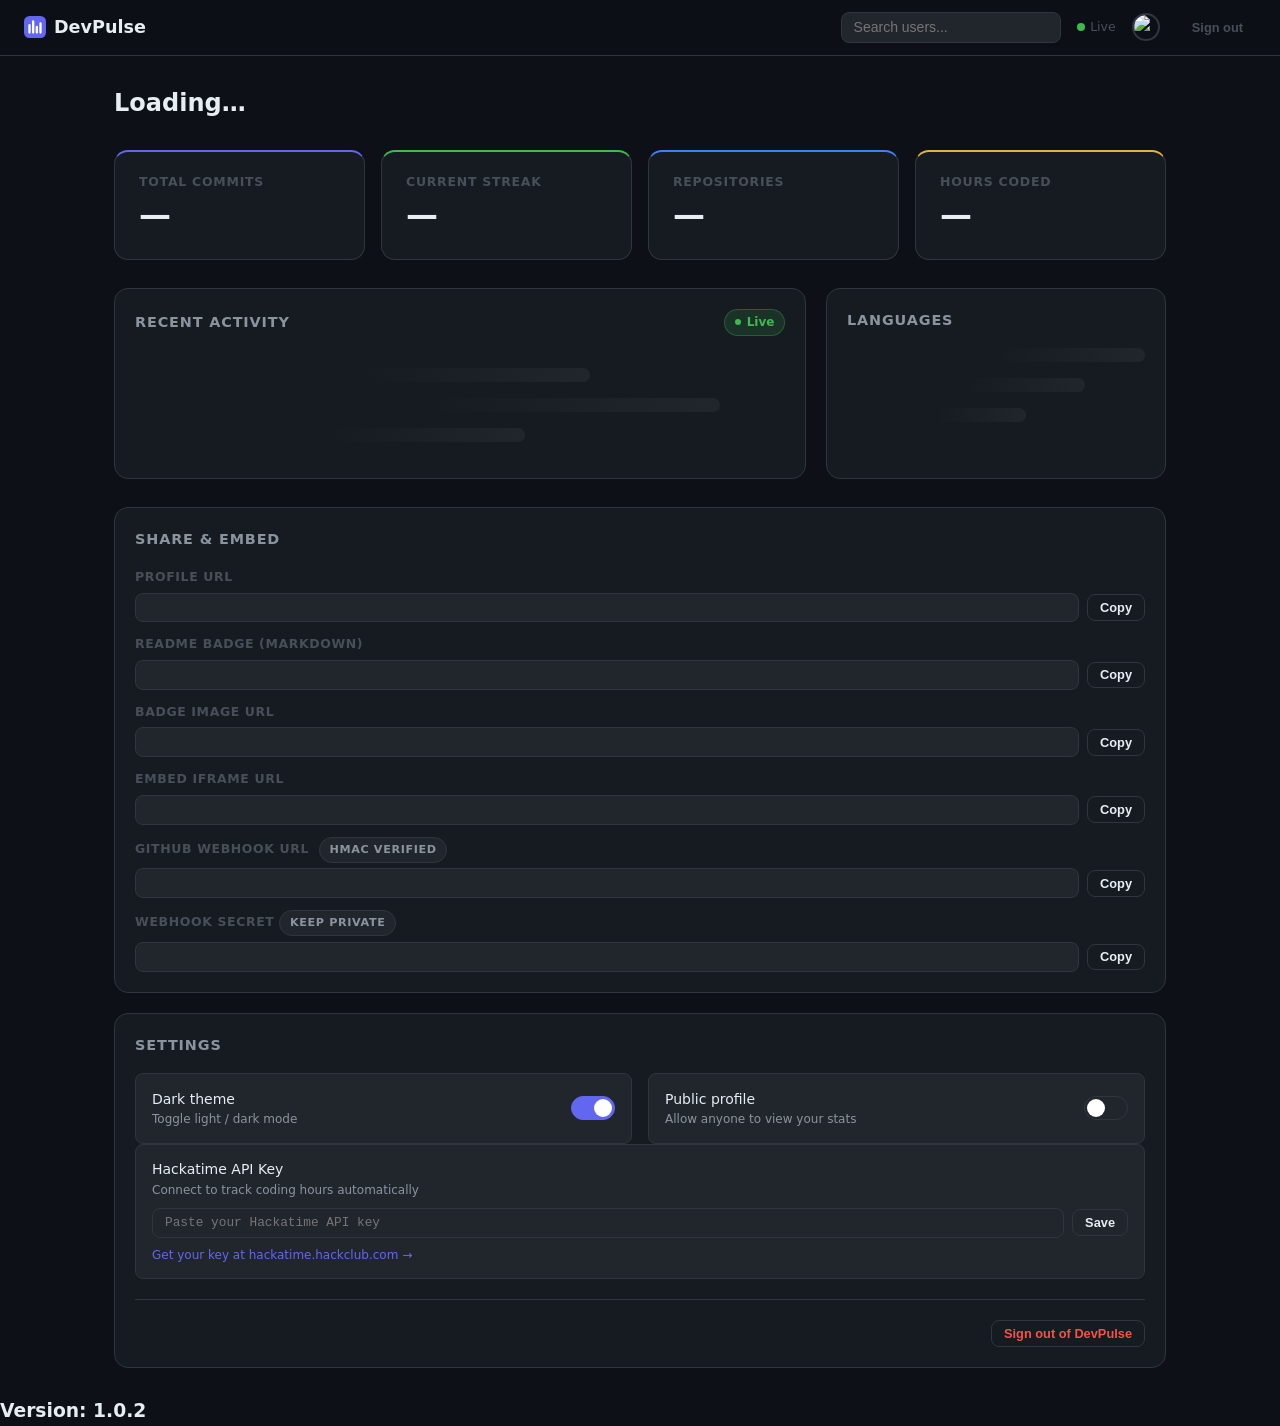
==== commit 2893f054: "add user search" ====
--- a/web/html/dashboard.html
+++ b/web/html/dashboard.html
@@ -29,6 +29,12 @@
         </svg>
         DevPulse
       </div>
+
+       <!-- search -->
+    <div class="search-wrap" id="search-wrap">
+        <input type="text" id="user-search" placeholder="Search users..." autocomplete="off">
+        <div class="search-results" id="search-results"></div>
+    </div>
 
       <div id="ws-status" style="font-size:.78rem;display:flex;align-items:center;gap:.35rem;color:var(--text-3)">
         <span class="live-dot"></span> Live
--- a/web/css/main.css
+++ b/web/css/main.css
@@ -23,6 +23,44 @@
   --shadow:   0 4px 24px rgba(0,0,0,.5);
 }
 
+/* ============================================================
+   LIGHT THEME
+   ============================================================ */
+[data-theme="light"] {
+  --bg:       #f6f8fa;
+  --bg-1:     #ffffff;
+  --bg-2:     #eaeef2;
+  --border:   #d0d7de;
+  --accent:   #6366f1;
+  --accent-2: #3b82f6;
+  --accent-glow: rgba(99,102,241,.15);
+  --green:    #1a7f37;
+  --red:      #cf222e;
+  --yellow:   #9a6700;
+  --text:     #1f2328;
+  --text-2:   #656d76;
+  --text-3:   #818b98;
+  --shadow:   0 4px 24px rgba(0,0,0,.08);
+}
+
+[data-theme="light"] .dash-header {
+  background: rgba(246,248,250,.9);
+}
+
+[data-theme="light"] .landing-nav {
+  background: rgba(246,248,250,.85);
+}
+
+[data-theme="light"] .hero h1 {
+  background: linear-gradient(135deg, #1f2328 30%, #6366f1);
+  -webkit-background-clip: text;
+  background-clip: text;
+}
+
+[data-theme="light"] .profile-header {
+  background: linear-gradient(135deg, var(--bg-1) 0%, rgba(99,102,241,.05) 100%);
+}
+
 body {
   background: var(--bg);
   color: var(--text);
@@ -658,3 +696,36 @@
   animation: spin .7s linear infinite;
 }
 @keyframes spin { to { transform: rotate(360deg); } }
+
+
+.search-wrap {
+    position: relative;
+    width: 220px;
+}
+.search-wrap input {
+    width: 100%; padding: .4rem .75rem;
+    background: var(--bg-2); border: 1px solid var(--border);
+    border-radius: var(--r); color: var(--text);
+    font-size: .875rem; outline: none;
+    transition: border-color .15s;
+}
+.search-wrap input:focus { border-color: var(--accent); }
+.search-results {
+    position: absolute; top: calc(100% + .5rem); left: 0; right: 0;
+    background: var(--bg-1); border: 1px solid var(--border);
+    border-radius: var(--r); overflow: hidden;
+    box-shadow: var(--shadow); z-index: 100;
+    display: none;
+}
+.search-results.open { display: block; }
+.search-result-item {
+    display: flex; align-items: center; gap: .75rem;
+    padding: .6rem 1rem; cursor: pointer;
+    transition: background .1s;
+    text-decoration: none; color: var(--text);
+}
+.search-result-item:hover { background: var(--bg-2); }
+.search-result-item img { width: 28px; height: 28px; border-radius: 50%; }
+.search-result-item .sr-name { font-size: .875rem; font-weight: 600; }
+.search-result-item .sr-user { font-size: .75rem; color: var(--text-2); }
+.search-no-results { padding: .75rem 1rem; font-size: .875rem; color: var(--text-2); }
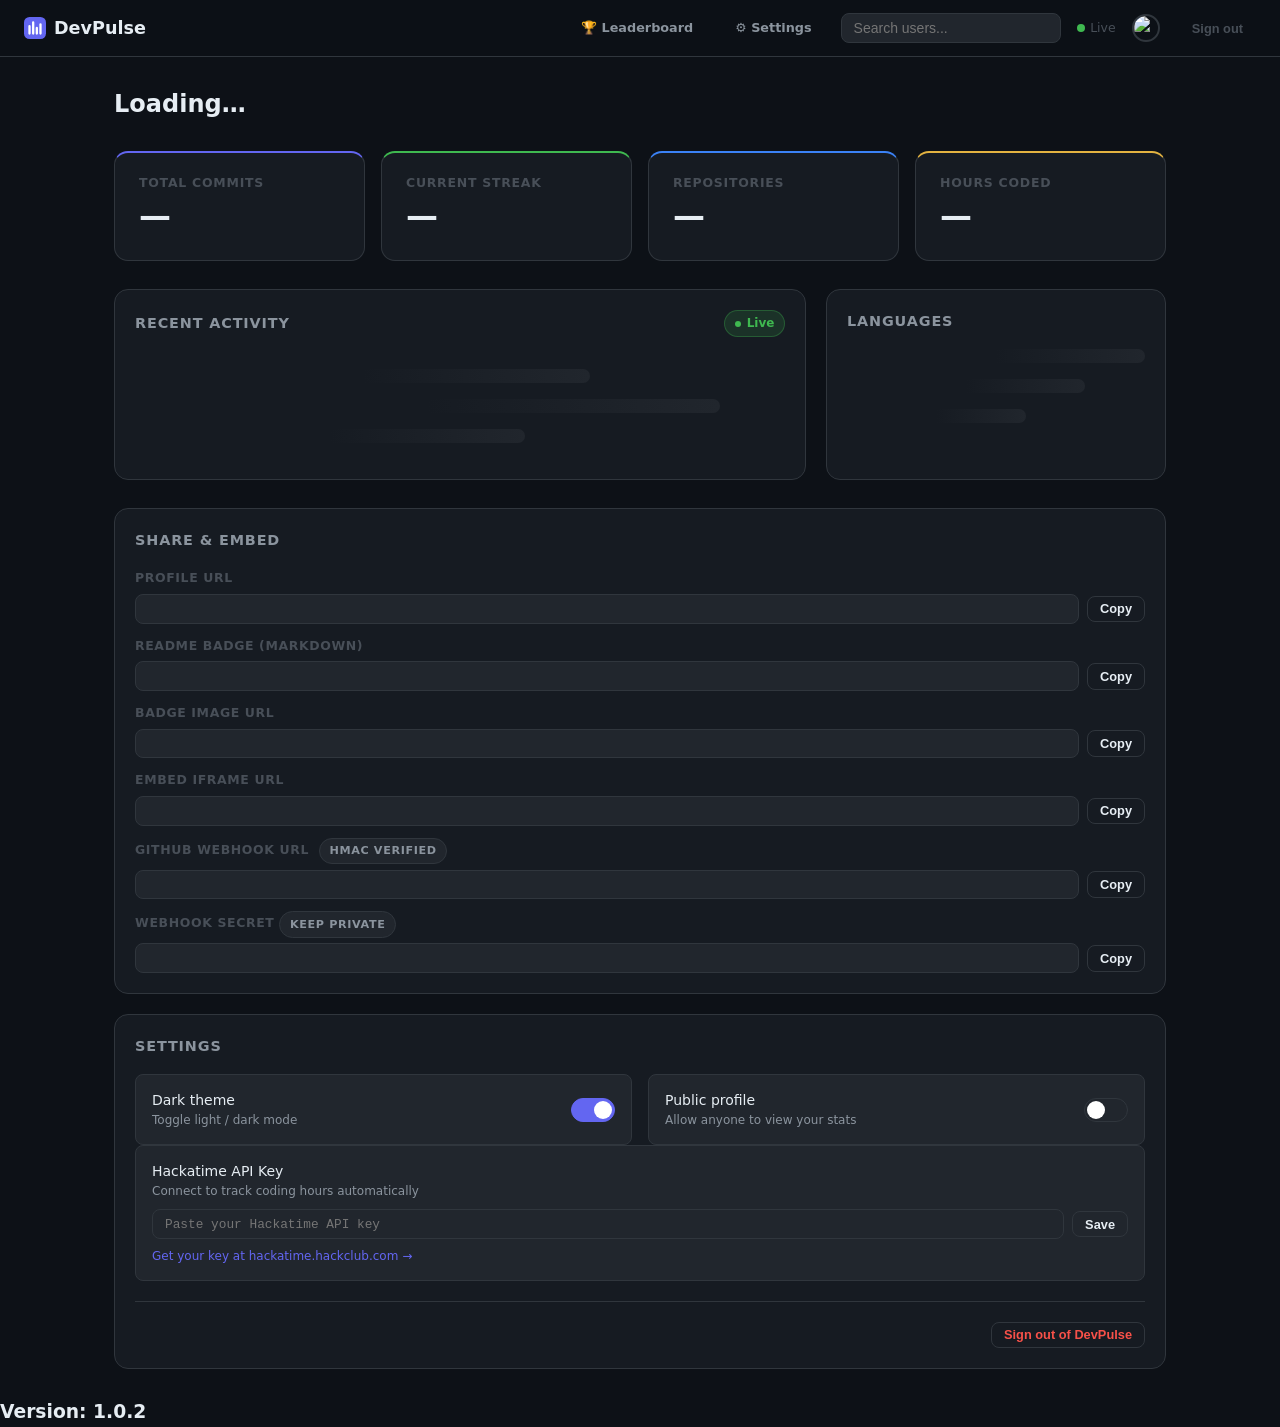
==== commit 802caee8: "add settings page with profile editing" ====
--- a/web/html/dashboard.html
+++ b/web/html/dashboard.html
@@ -30,7 +30,11 @@
         DevPulse
       </div>
 
-       <!-- search -->
+    <a href="/leaderboard" class="btn btn-ghost btn-sm">🏆 Leaderboard</a>
+
+    <a href="/settings" class="btn btn-ghost btn-sm">⚙️ Settings</a>
+
+     <!-- search -->
     <div class="search-wrap" id="search-wrap">
         <input type="text" id="user-search" placeholder="Search users..." autocomplete="off">
         <div class="search-results" id="search-results"></div>
